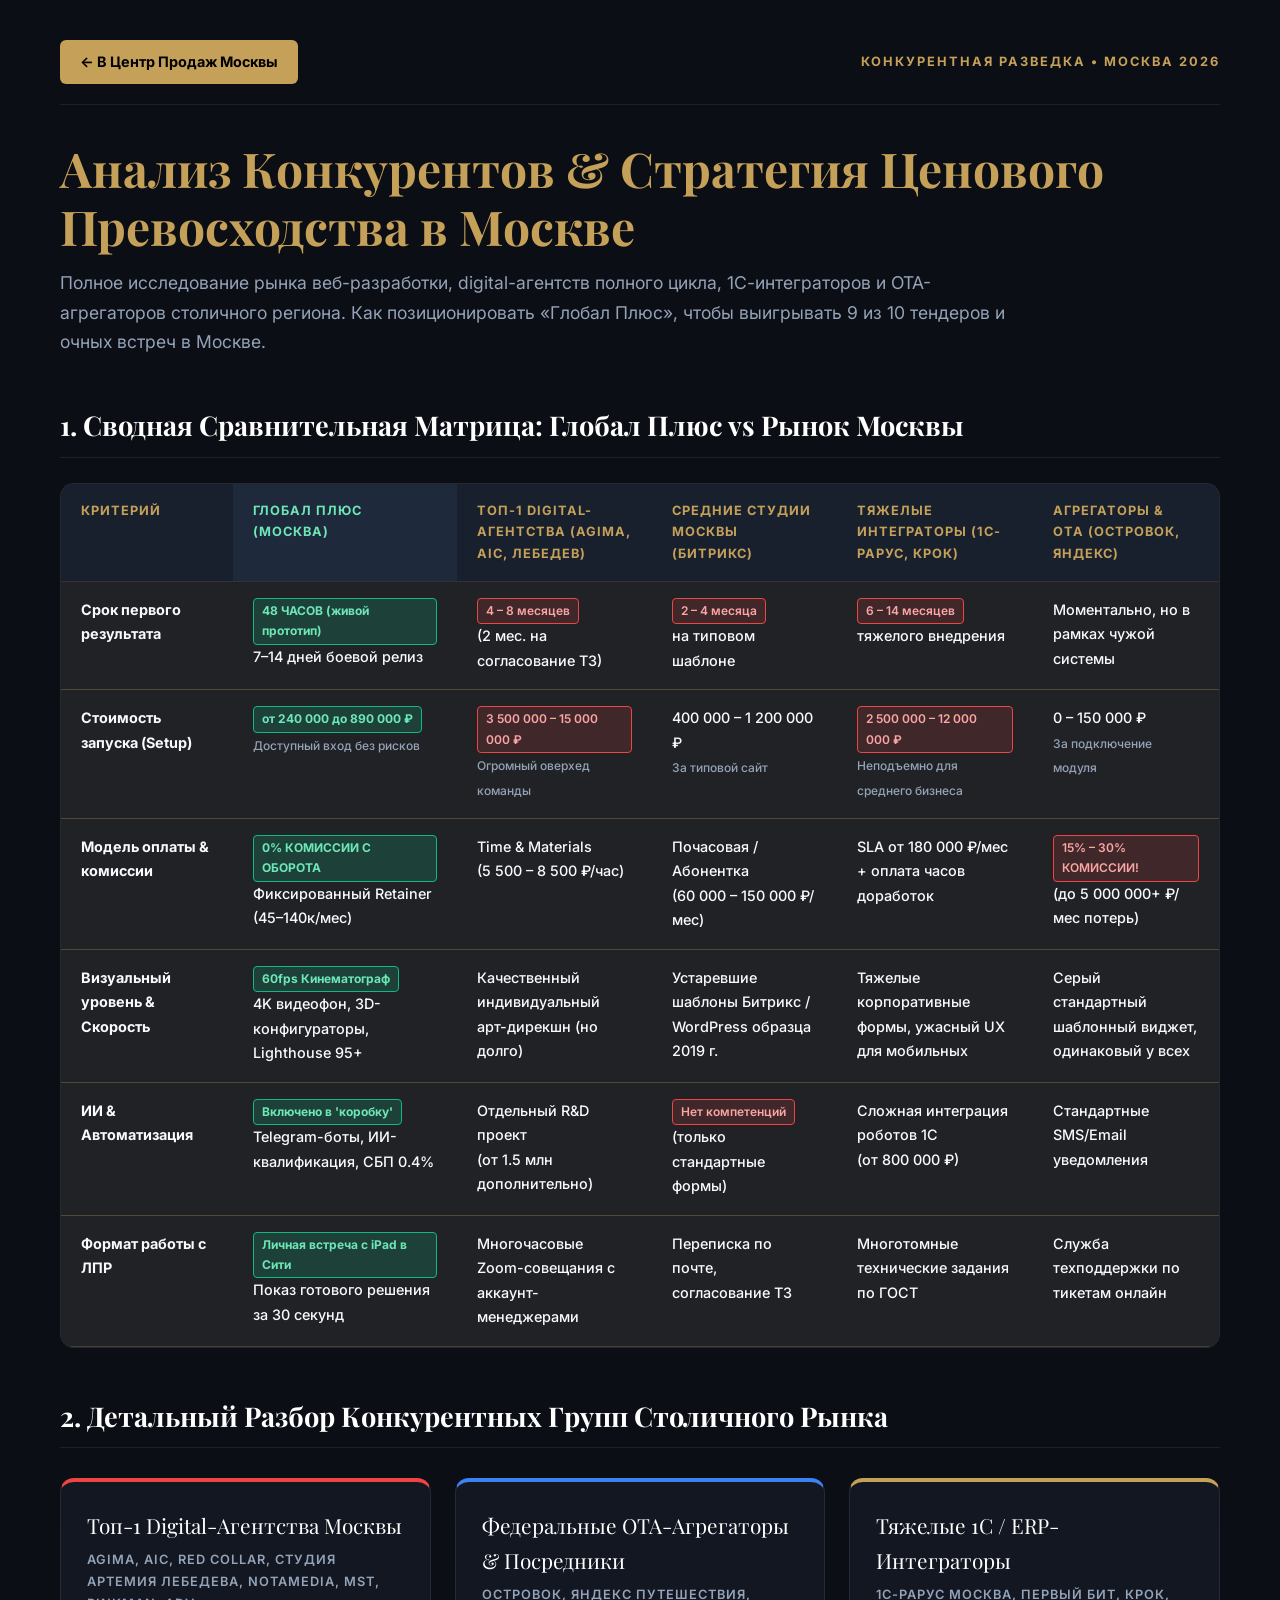
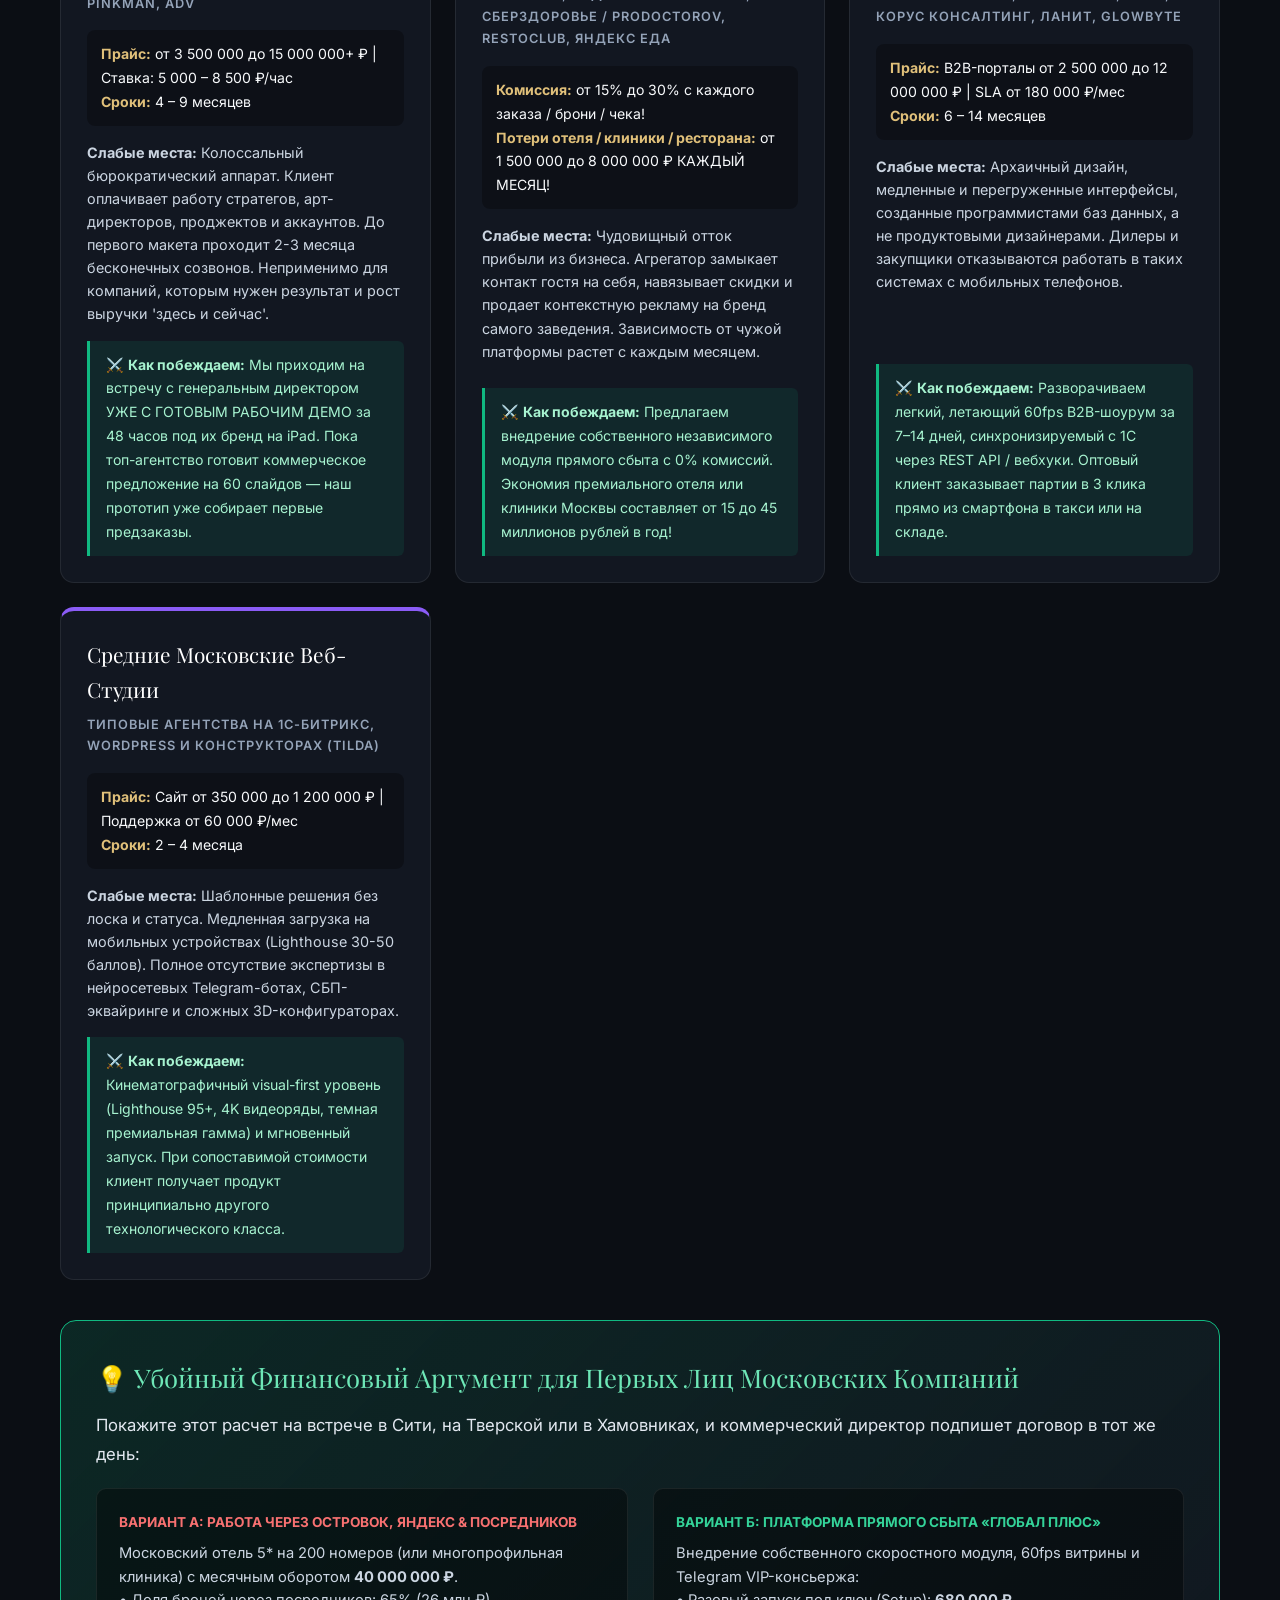
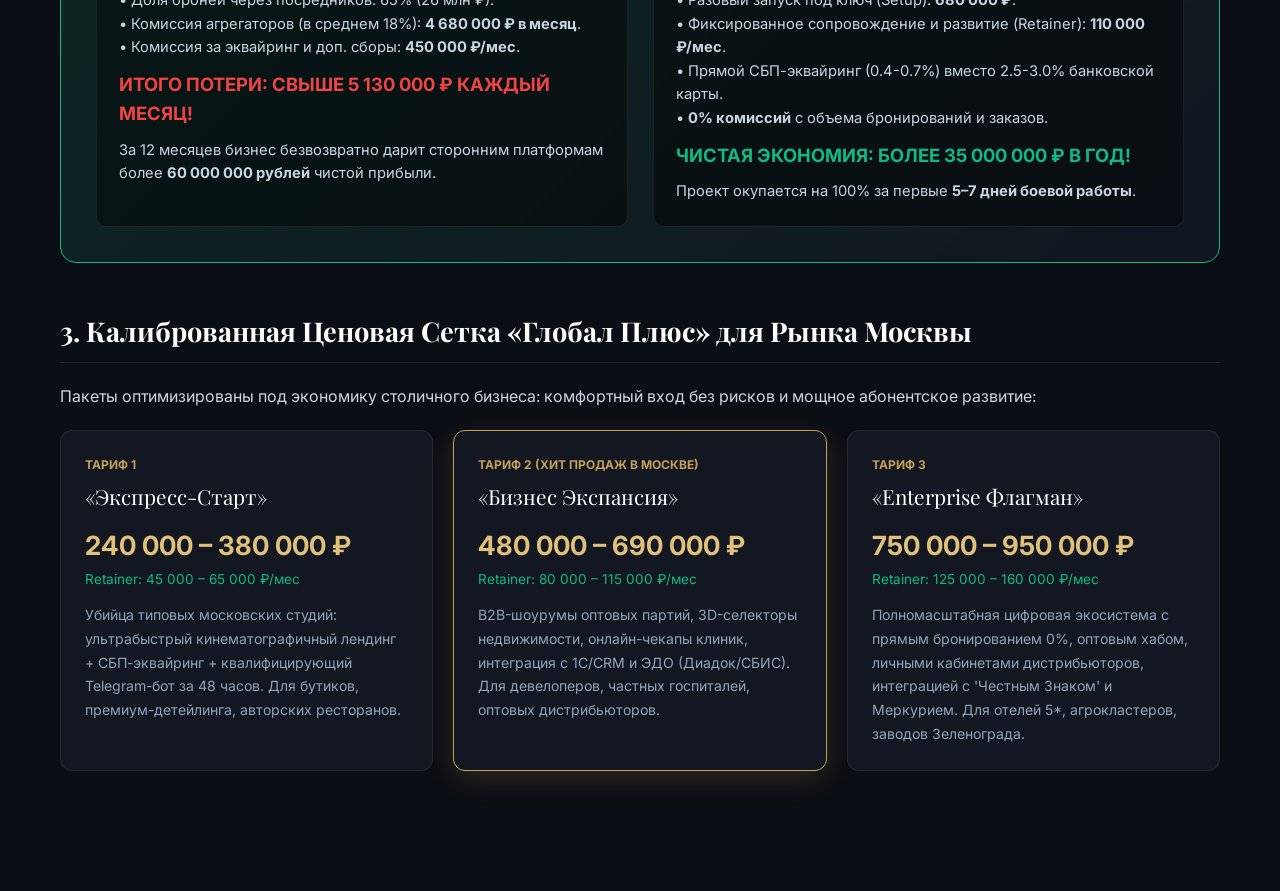
==== Competitors_Analysis.html @ 6b1bb534 "feat: Moscow Sales & Expansion Hub (100 enterprises, competitive analysis, playbooks, iPad deck, 1-p" ====
<!DOCTYPE html>
<html lang="ru">
<head>
<meta charset="UTF-8">
<meta name="viewport" content="width=device-width, initial-scale=1.0">
<title>Анализ Конкурентов & Сравнение Цен в Москве | Глобал Плюс</title>
<link href="https://fonts.googleapis.com/css2?family=Playfair+Display:ital,wght@0,600;0,700;1,400&family=Inter:wght@300;400;500;600;700&display=swap" rel="stylesheet">
<style>
  :root {
    --bg-base: #0B0E14;
    --bg-surface: #121721;
    --bg-card: #18202E;
    --gold: #C5A059;
    --gold-light: #E0C07A;
    --red: #EF4444;
    --green: #10B981;
    --blue: #3B82F6;
    --white: #F8FAFC;
    --text-dim: #94A3B8;
    --border: rgba(197, 160, 89, 0.2);
    --border-card: rgba(255, 255, 255, 0.08);
  }
  * { margin: 0; padding: 0; box-sizing: border-box; }
  body {
    font-family: 'Inter', -apple-system, sans-serif;
    background: var(--bg-base);
    color: var(--white);
    padding: 40px 20px 80px;
    max-width: 1200px;
    margin: 0 auto;
    line-height: 1.7;
  }
  .top-nav {
    display: flex;
    justify-content: space-between;
    align-items: center;
    margin-bottom: 35px;
    padding-bottom: 20px;
    border-bottom: 1px solid var(--border-card);
  }
  .btn-back {
    display: inline-flex;
    align-items: center;
    gap: 8px;
    padding: 10px 20px;
    background: var(--gold);
    color: #000;
    text-decoration: none;
    border-radius: 6px;
    font-weight: 700;
    font-size: 0.9rem;
    transition: all 0.2s;
  }
  .btn-back:hover {
    filter: brightness(1.15);
    transform: translateY(-2px);
  }
  .brand-badge {
    font-size: 0.8rem;
    letter-spacing: 2px;
    text-transform: uppercase;
    color: var(--gold);
    font-weight: 700;
  }
  h1 {
    font-family: 'Playfair Display', serif;
    font-size: clamp(2.2rem, 4vw, 3rem);
    color: var(--gold);
    line-height: 1.2;
    margin-bottom: 12px;
  }
  .subtitle {
    color: var(--text-dim);
    font-size: 1.1rem;
    max-width: 960px;
    margin-bottom: 40px;
  }
  h2 {
    font-family: 'Playfair Display', serif;
    font-size: 1.7rem;
    color: #fff;
    margin-top: 45px;
    margin-bottom: 20px;
    padding-bottom: 8px;
    border-bottom: 1px solid var(--border-card);
  }
  
  /* СРАВНИТЕЛЬНАЯ ТАБЛИЦА */
  .table-wrap {
    overflow-x: auto;
    background: var(--bg-surface);
    border: 1px solid var(--border-card);
    border-radius: 14px;
    margin: 25px 0 40px;
  }
  table {
    width: 100%;
    border-collapse: collapse;
    text-align: left;
    font-size: 0.9rem;
  }
  th, td {
    padding: 16px 20px;
    border-bottom: 1px solid var(--border-card);
    vertical-align: top;
  }
  th {
    background: #18202E;
    color: var(--gold);
    font-weight: 700;
    text-transform: uppercase;
    font-size: 0.8rem;
    letter-spacing: 1px;
  }
  tr.highlight-gp {
    background: rgba(197, 160, 89, 0.08);
  }
  tr.highlight-gp td {
    border-color: rgba(197, 160, 89, 0.3);
    font-weight: 500;
  }
  .tag-win {
    display: inline-block;
    background: rgba(16, 185, 129, 0.2);
    color: #6EE7B7;
    border: 1px solid #10B981;
    padding: 2px 8px;
    border-radius: 4px;
    font-size: 0.75rem;
    font-weight: 700;
  }
  .tag-lose {
    display: inline-block;
    background: rgba(239, 68, 68, 0.15);
    color: #FCA5A5;
    border: 1px solid #EF4444;
    padding: 2px 8px;
    border-radius: 4px;
    font-size: 0.75rem;
    font-weight: 600;
  }

  /* КАРТОЧКИ КАТЕГОРИЙ КОНКУРЕНТОВ */
  .competitor-grid {
    display: grid;
    grid-template-columns: repeat(auto-fit, minmax(340px, 1fr));
    gap: 24px;
    margin: 30px 0;
  }
  .comp-card {
    background: var(--bg-surface);
    border: 1px solid var(--border-card);
    border-radius: 14px;
    padding: 26px;
    position: relative;
    display: flex;
    flex-direction: column;
    justify-content: space-between;
  }
  .comp-card.border-red { border-top: 4px solid var(--red); }
  .comp-card.border-blue { border-top: 4px solid var(--blue); }
  .comp-card.border-gold { border-top: 4px solid var(--gold); }
  .comp-card.border-purple { border-top: 4px solid #8B5CF6; }
  .comp-title {
    font-family: 'Playfair Display', serif;
    font-size: 1.3rem;
    color: #fff;
    margin-bottom: 6px;
  }
  .comp-type {
    font-size: 0.8rem;
    text-transform: uppercase;
    letter-spacing: 1px;
    color: var(--text-dim);
    margin-bottom: 16px;
    font-weight: 600;
  }
  .comp-metric {
    background: rgba(0,0,0,0.3);
    padding: 12px 14px;
    border-radius: 8px;
    margin-bottom: 15px;
    font-size: 0.88rem;
  }
  .comp-metric strong {
    color: var(--gold-light);
  }
  .comp-weakness {
    color: #CBD5E1;
    font-size: 0.9rem;
    line-height: 1.6;
    margin-bottom: 15px;
  }
  .comp-kill {
    background: rgba(16, 185, 129, 0.1);
    border-left: 3px solid var(--green);
    padding: 12px 16px;
    border-radius: 0 6px 6px 0;
    margin-top: auto;
    font-size: 0.88rem;
    color: #A7F3D0;
  }

  /* КАЛЬКУЛЯТОР ВЫГОДЫ */
  .calc-box {
    background: linear-gradient(135deg, rgba(16, 185, 129, 0.15) 0%, rgba(18, 23, 33, 0.9) 100%);
    border: 1px solid #10B981;
    border-radius: 16px;
    padding: 35px;
    margin: 40px 0;
  }
  .calc-title {
    font-family: 'Playfair Display', serif;
    font-size: 1.6rem;
    color: #6EE7B7;
    margin-bottom: 12px;
  }
  .calc-grid {
    display: grid;
    grid-template-columns: 1fr 1fr;
    gap: 25px;
    margin-top: 20px;
  }
  .calc-col {
    background: rgba(0,0,0,0.4);
    padding: 22px;
    border-radius: 10px;
    border: 1px solid var(--border-card);
  }
  @media (max-width: 768px) {
    .calc-grid { grid-template-columns: 1fr; }
  }
</style>
</head>
<body>

<div class="top-nav">
  <a href="index.html" class="btn-back">&larr; В Центр Продаж Москвы</a>
  <span class="brand-badge">КОНКУРЕНТНАЯ РАЗВЕДКА • МОСКВА 2026</span>
</div>

<h1>Анализ Конкурентов & Стратегия Ценового Превосходства в Москве</h1>
<p class="subtitle">Полное исследование рынка веб-разработки, digital-агентств полного цикла, 1С-интеграторов и OTA-агрегаторов столичного региона. Как позиционировать «Глобал Плюс», чтобы выигрывать 9 из 10 тендеров и очных встреч в Москве.</p>

<!-- СРАВНИТЕЛЬНАЯ ТАБЛИЦА -->
<h2>1. Сводная Сравнительная Матрица: Глобал Плюс vs Рынок Москвы</h2>

<div class="table-wrap">
  <table>
    <thead>
      <tr>
        <th style="min-width: 170px;">Критерий</th>
        <th style="min-width: 220px; color:#6EE7B7; background:#1E293B;">ГЛОБАЛ ПЛЮС (МОСКВА)</th>
        <th style="min-width: 190px;">Топ-1 Digital-Агентства (AGIMA, AIC, Лебедев)</th>
        <th style="min-width: 180px;">Средние Студии Москвы (Битрикс)</th>
        <th style="min-width: 190px;">Тяжелые Интеграторы (1С-Рарус, КРОК)</th>
        <th style="min-width: 180px;">Агрегаторы & OTA (Островок, Яндекс)</th>
      </tr>
    </thead>
    <tbody>
      <tr class="highlight-gp">
        <td><strong>Срок первого результата</strong></td>
        <td><span class="tag-win">48 ЧАСОВ (живой прототип)</span><br>7–14 дней боевой релиз</td>
        <td><span class="tag-lose">4 – 8 месяцев</span><br>(2 мес. на согласование ТЗ)</td>
        <td><span class="tag-lose">2 – 4 месяца</span><br>на типовом шаблоне</td>
        <td><span class="tag-lose">6 – 14 месяцев</span><br>тяжелого внедрения</td>
        <td>Моментально, но в рамках чужой системы</td>
      </tr>
      <tr class="highlight-gp">
        <td><strong>Стоимость запуска (Setup)</strong></td>
        <td><span class="tag-win">от 240 000 до 890 000 ₽</span><br><small style="color:var(--text-dim);">Доступный вход без рисков</small></td>
        <td><span class="tag-lose">3 500 000 – 15 000 000 ₽</span><br><small style="color:var(--text-dim);">Огромный оверхед команды</small></td>
        <td>400 000 – 1 200 000 ₽<br><small style="color:var(--text-dim);">За типовой сайт</small></td>
        <td><span class="tag-lose">2 500 000 – 12 000 000 ₽</span><br><small style="color:var(--text-dim);">Неподъемно для среднего бизнеса</small></td>
        <td>0 – 150 000 ₽<br><small style="color:var(--text-dim);">За подключение модуля</small></td>
      </tr>
      <tr class="highlight-gp">
        <td><strong>Модель оплаты & комиссии</strong></td>
        <td><span class="tag-win">0% КОМИССИИ С ОБОРОТА</span><br>Фиксированный Retainer (45–140к/мес)</td>
        <td>Time & Materials<br>(5 500 – 8 500 ₽/час)</td>
        <td>Почасовая / Абонентка<br>(60 000 – 150 000 ₽/мес)</td>
        <td>SLA от 180 000 ₽/мес<br>+ оплата часов доработок</td>
        <td><span class="tag-lose">15% – 30% КОМИССИИ!</span><br>(до 5 000 000+ ₽/мес потерь)</td>
      </tr>
      <tr class="highlight-gp">
        <td><strong>Визуальный уровень & Скорость</strong></td>
        <td><span class="tag-win">60fps Кинематограф</span><br>4K видеофон, 3D-конфигураторы, Lighthouse 95+</td>
        <td>Качественный индивидуальный арт-дирекшн (но долго)</td>
        <td>Устаревшие шаблоны Битрикс / WordPress образца 2019 г.</td>
        <td>Тяжелые корпоративные формы, ужасный UX для мобильных</td>
        <td>Серый стандартный шаблонный виджет, одинаковый у всех</td>
      </tr>
      <tr class="highlight-gp">
        <td><strong>ИИ & Автоматизация</strong></td>
        <td><span class="tag-win">Включено в 'коробку'</span><br>Telegram-боты, ИИ-квалификация, СБП 0.4%</td>
        <td>Отдельный R&D проект<br>(от 1.5 млн дополнительно)</td>
        <td><span class="tag-lose">Нет компетенций</span><br>(только стандартные формы)</td>
        <td>Сложная интеграция роботов 1С<br>(от 800 000 ₽)</td>
        <td>Стандартные SMS/Email уведомления</td>
      </tr>
      <tr class="highlight-gp">
        <td><strong>Формат работы с ЛПР</strong></td>
        <td><span class="tag-win">Личная встреча с iPad в Сити</span><br>Показ готового решения за 30 секунд</td>
        <td>Многочасовые Zoom-совещания с аккаунт-менеджерами</td>
        <td>Переписка по почте, согласование ТЗ</td>
        <td>Многотомные технические задания по ГОСТ</td>
        <td>Служба техподдержки по тикетам онлайн</td>
      </tr>
    </tbody>
  </table>
</div>

<!-- АНАЛИЗ ГРУПП КОНКУРЕНТОВ -->
<h2>2. Детальный Разбор Конкурентных Групп Столичного Рынка</h2>

<div class="competitor-grid">

  <!-- ГРУППА 1 -->
  <div class="comp-card border-red">
    <div>
      <div class="comp-title">Топ-1 Digital-Агентства Москвы</div>
      <div class="comp-type">AGIMA, AIC, Red Collar, Студия Артемия Лебедева, Notamedia, MST, Pinkman, ADV</div>
      
      <div class="comp-metric">
        <strong>Прайс:</strong> от 3 500 000 до 15 000 000+ ₽ | Ставка: 5 000 – 8 500 ₽/час<br>
        <strong>Сроки:</strong> 4 – 9 месяцев
      </div>
      
      <div class="comp-weakness">
        <strong>Слабые места:</strong> Колоссальный бюрократический аппарат. Клиент оплачивает работу стратегов, арт-директоров, проджектов и аккаунтов. До первого макета проходит 2-3 месяца бесконечных созвонов. Неприменимо для компаний, которым нужен результат и рост выручки 'здесь и сейчас'.
      </div>
    </div>

    <div class="comp-kill">
      ⚔️ <strong>Как побеждаем:</strong> Мы приходим на встречу с генеральным директором УЖЕ С ГОТОВЫМ РАБОЧИМ ДЕМО за 48 часов под их бренд на iPad. Пока топ-агентство готовит коммерческое предложение на 60 слайдов — наш прототип уже собирает первые предзаказы.
    </div>
  </div>

  <!-- ГРУППА 2 -->
  <div class="comp-card border-blue">
    <div>
      <div class="comp-title">Федеральные OTA-Агрегаторы & Посредники</div>
      <div class="comp-type">Островок, Яндекс Путешествия, СберЗдоровье / ProDoctorov, Restoclub, Яндекс Еда</div>
      
      <div class="comp-metric">
        <strong>Комиссия:</strong> от 15% до 30% с каждого заказа / брони / чека!<br>
        <strong>Потери отеля / клиники / ресторана:</strong> от 1 500 000 до 8 000 000 ₽ КАЖДЫЙ МЕСЯЦ!
      </div>
      
      <div class="comp-weakness">
        <strong>Слабые места:</strong> Чудовищный отток прибыли из бизнеса. Агрегатор замыкает контакт гостя на себя, навязывает скидки и продает контекстную рекламу на бренд самого заведения. Зависимость от чужой платформы растет с каждым месяцем.
      </div>
    </div>

    <div class="comp-kill">
      ⚔️ <strong>Как побеждаем:</strong> Предлагаем внедрение собственного независимого модуля прямого сбыта с 0% комиссий. Экономия премиального отеля или клиники Москвы составляет от 15 до 45 миллионов рублей в год!
    </div>
  </div>

  <!-- ГРУППА 3 -->
  <div class="comp-card border-gold">
    <div>
      <div class="comp-title">Тяжелые 1С / ERP-Интеграторы</div>
      <div class="comp-type">1С-Рарус Москва, Первый БИТ, КРОК, Корус Консалтинг, Ланит, GlowByte</div>
      
      <div class="comp-metric">
        <strong>Прайс:</strong> B2B-порталы от 2 500 000 до 12 000 000 ₽ | SLA от 180 000 ₽/мес<br>
        <strong>Сроки:</strong> 6 – 14 месяцев
      </div>
      
      <div class="comp-weakness">
        <strong>Слабые места:</strong> Архаичный дизайн, медленные и перегруженные интерфейсы, созданные программистами баз данных, а не продуктовыми дизайнерами. Дилеры и закупщики отказываются работать в таких системах с мобильных телефонов.
      </div>
    </div>

    <div class="comp-kill">
      ⚔️ <strong>Как побеждаем:</strong> Разворачиваем легкий, летающий 60fps B2B-шоурум за 7–14 дней, синхронизируемый с 1С через REST API / вебхуки. Оптовый клиент заказывает партии в 3 клика прямо из смартфона в такси или на складе.
    </div>
  </div>

  <!-- ГРУППА 4 -->
  <div class="comp-card border-purple">
    <div>
      <div class="comp-title">Средние Московские Веб-Студии</div>
      <div class="comp-type">Типовые агентства на 1С-Битрикс, WordPress и конструкторах (Tilda)</div>
      
      <div class="comp-metric">
        <strong>Прайс:</strong> Сайт от 350 000 до 1 200 000 ₽ | Поддержка от 60 000 ₽/мес<br>
        <strong>Сроки:</strong> 2 – 4 месяца
      </div>
      
      <div class="comp-weakness">
        <strong>Слабые места:</strong> Шаблонные решения без лоска и статуса. Медленная загрузка на мобильных устройствах (Lighthouse 30-50 баллов). Полное отсутствие экспертизы в нейросетевых Telegram-ботах, СБП-эквайринге и сложных 3D-конфигураторах.
      </div>
    </div>

    <div class="comp-kill">
      ⚔️ <strong>Как побеждаем:</strong> Кинематографичный visual-first уровень (Lighthouse 95+, 4K видеоряды, темная премиальная гамма) и мгновенный запуск. При сопоставимой стоимости клиент получает продукт принципиально другого технологического класса.
    </div>
  </div>

</div>

<!-- ЖЕЛЕЗНЫЙ РАСЧЕТ ОКУПАЕМОСТИ ДЛЯ МОСКОВСКОГО БИЗНЕСА -->
<div class="calc-box">
  <div class="calc-title">💡 Убойный Финансовый Аргумент для Первых Лиц Московских Компаний</div>
  <p style="color: #E2E8F0; font-size: 1.05rem;">
    Покажите этот расчет на встрече в Сити, на Тверской или в Хамовниках, и коммерческий директор подпишет договор в тот же день:
  </p>

  <div class="calc-grid">
    <div class="calc-col">
      <h4 style="color:#F87171; text-transform:uppercase; font-size:0.85rem; margin-bottom:8px;">Вариант А: Работа через Островок, Яндекс & Посредников</h4>
      <p style="font-size:0.92rem; color:#CBD5E1; line-height:1.6;">
        Московский отель 5* на 200 номеров (или многопрофильная клиника) с месячным оборотом <strong>40 000 000 ₽</strong>.<br>
        • Доля броней через посредников: 65% (26 млн ₽).<br>
        • Комиссия агрегаторов (в среднем 18%): <strong>4 680 000 ₽ в месяц</strong>.<br>
        • Комиссия за эквайринг и доп. сборы: <strong>450 000 ₽/мес</strong>.<br>
        <span style="color:#EF4444; font-size:1.15rem; font-weight:700; display:block; margin: 10px 0;">ИТОГО ПОТЕРИ: СВЫШЕ 5 130 000 ₽ КАЖДЫЙ МЕСЯЦ!</span>
        За 12 месяцев бизнес безвозвратно дарит сторонним платформам более <strong>60 000 000 рублей</strong> чистой прибыли.
      </p>
    </div>

    <div class="calc-col">
      <h4 style="color:#34D399; text-transform:uppercase; font-size:0.85rem; margin-bottom:8px;">Вариант Б: Платформа прямого сбыта «Глобал Плюс»</h4>
      <p style="font-size:0.92rem; color:#CBD5E1; line-height:1.6;">
        Внедрение собственного скоростного модуля, 60fps витрины и Telegram VIP-консьержа:<br>
        • Разовый запуск под ключ (Setup): <strong>680 000 ₽</strong>.<br>
        • Фиксированное сопровождение и развитие (Retainer): <strong>110 000 ₽/мес</strong>.<br>
        • Прямой СБП-эквайринг (0.4-0.7%) вместо 2.5-3.0% банковской карты.<br>
        • <strong>0% комиссий</strong> с объема бронирований и заказов.<br>
        <span style="color:#10B981; font-size:1.15rem; font-weight:700; display:block; margin: 10px 0;">ЧИСТАЯ ЭКОНОМИЯ: БОЛЕЕ 35 000 000 ₽ В ГОД!</span>
        Проект окупается на 100% за первые <strong>5–7 дней боевой работы</strong>.
      </p>
    </div>
  </div>
</div>

<h2>3. Калиброванная Ценовая Сетка «Глобал Плюс» для Рынка Москвы</h2>
<p style="color:#CBD5E1; margin-bottom:20px;">Пакеты оптимизированы под экономику столичного бизнеса: комфортный вход без рисков и мощное абонентское развитие:</p>

<div style="display:grid; grid-template-columns:repeat(auto-fit, minmax(280px, 1fr)); gap:20px; margin-bottom:40px;">
  
  <div style="background:var(--bg-surface); border:1px solid var(--border-card); border-radius:12px; padding:24px;">
    <div style="color:var(--gold); font-size:0.75rem; font-weight:700; text-transform:uppercase;">Тариф 1</div>
    <div style="font-family:'Playfair Display', serif; font-size:1.3rem; color:#fff; margin:4px 0 8px;">«Экспресс-Старт»</div>
    <div style="font-size:1.65rem; font-weight:700; color:var(--gold-light);">240 000 – 380 000 ₽</div>
    <div style="font-size:0.85rem; color:var(--green); margin-bottom:12px;">Retainer: 45 000 – 65 000 ₽/мес</div>
    <p style="font-size:0.88rem; color:var(--text-dim);">Убийца типовых московских студий: ультрабыстрый кинематографичный лендинг + СБП-эквайринг + квалифицирующий Telegram-бот за 48 часов. Для бутиков, премиум-детейлинга, авторских ресторанов.</p>
  </div>

  <div style="background:var(--bg-surface); border:1px solid var(--gold); border-radius:12px; padding:24px; box-shadow:0 8px 28px rgba(197,160,89,0.18);">
    <div style="color:var(--gold); font-size:0.75rem; font-weight:700; text-transform:uppercase;">Тариф 2 (Хит продаж в Москве)</div>
    <div style="font-family:'Playfair Display', serif; font-size:1.3rem; color:#fff; margin:4px 0 8px;">«Бизнес Экспансия»</div>
    <div style="font-size:1.65rem; font-weight:700; color:var(--gold-light);">480 000 – 690 000 ₽</div>
    <div style="font-size:0.85rem; color:var(--green); margin-bottom:12px;">Retainer: 80 000 – 115 000 ₽/мес</div>
    <p style="font-size:0.88rem; color:var(--text-dim);">B2B-шоурумы оптовых партий, 3D-селекторы недвижимости, онлайн-чекапы клиник, интеграция с 1С/CRM и ЭДО (Диадок/СБИС). Для девелоперов, частных госпиталей, оптовых дистрибьюторов.</p>
  </div>

  <div style="background:var(--bg-surface); border:1px solid var(--border-card); border-radius:12px; padding:24px;">
    <div style="color:var(--gold); font-size:0.75rem; font-weight:700; text-transform:uppercase;">Тариф 3</div>
    <div style="font-family:'Playfair Display', serif; font-size:1.3rem; color:#fff; margin:4px 0 8px;">«Enterprise Флагман»</div>
    <div style="font-size:1.65rem; font-weight:700; color:var(--gold-light);">750 000 – 950 000 ₽</div>
    <div style="font-size:0.85rem; color:var(--green); margin-bottom:12px;">Retainer: 125 000 – 160 000 ₽/мес</div>
    <p style="font-size:0.88rem; color:var(--text-dim);">Полномасштабная цифровая экосистема с прямым бронированием 0%, оптовым хабом, личными кабинетами дистрибьюторов, интеграцией с 'Честным Знаком' и Меркурием. Для отелей 5*, агрокластеров, заводов Зеленограда.</p>
  </div>

</div>

</body>
</html>
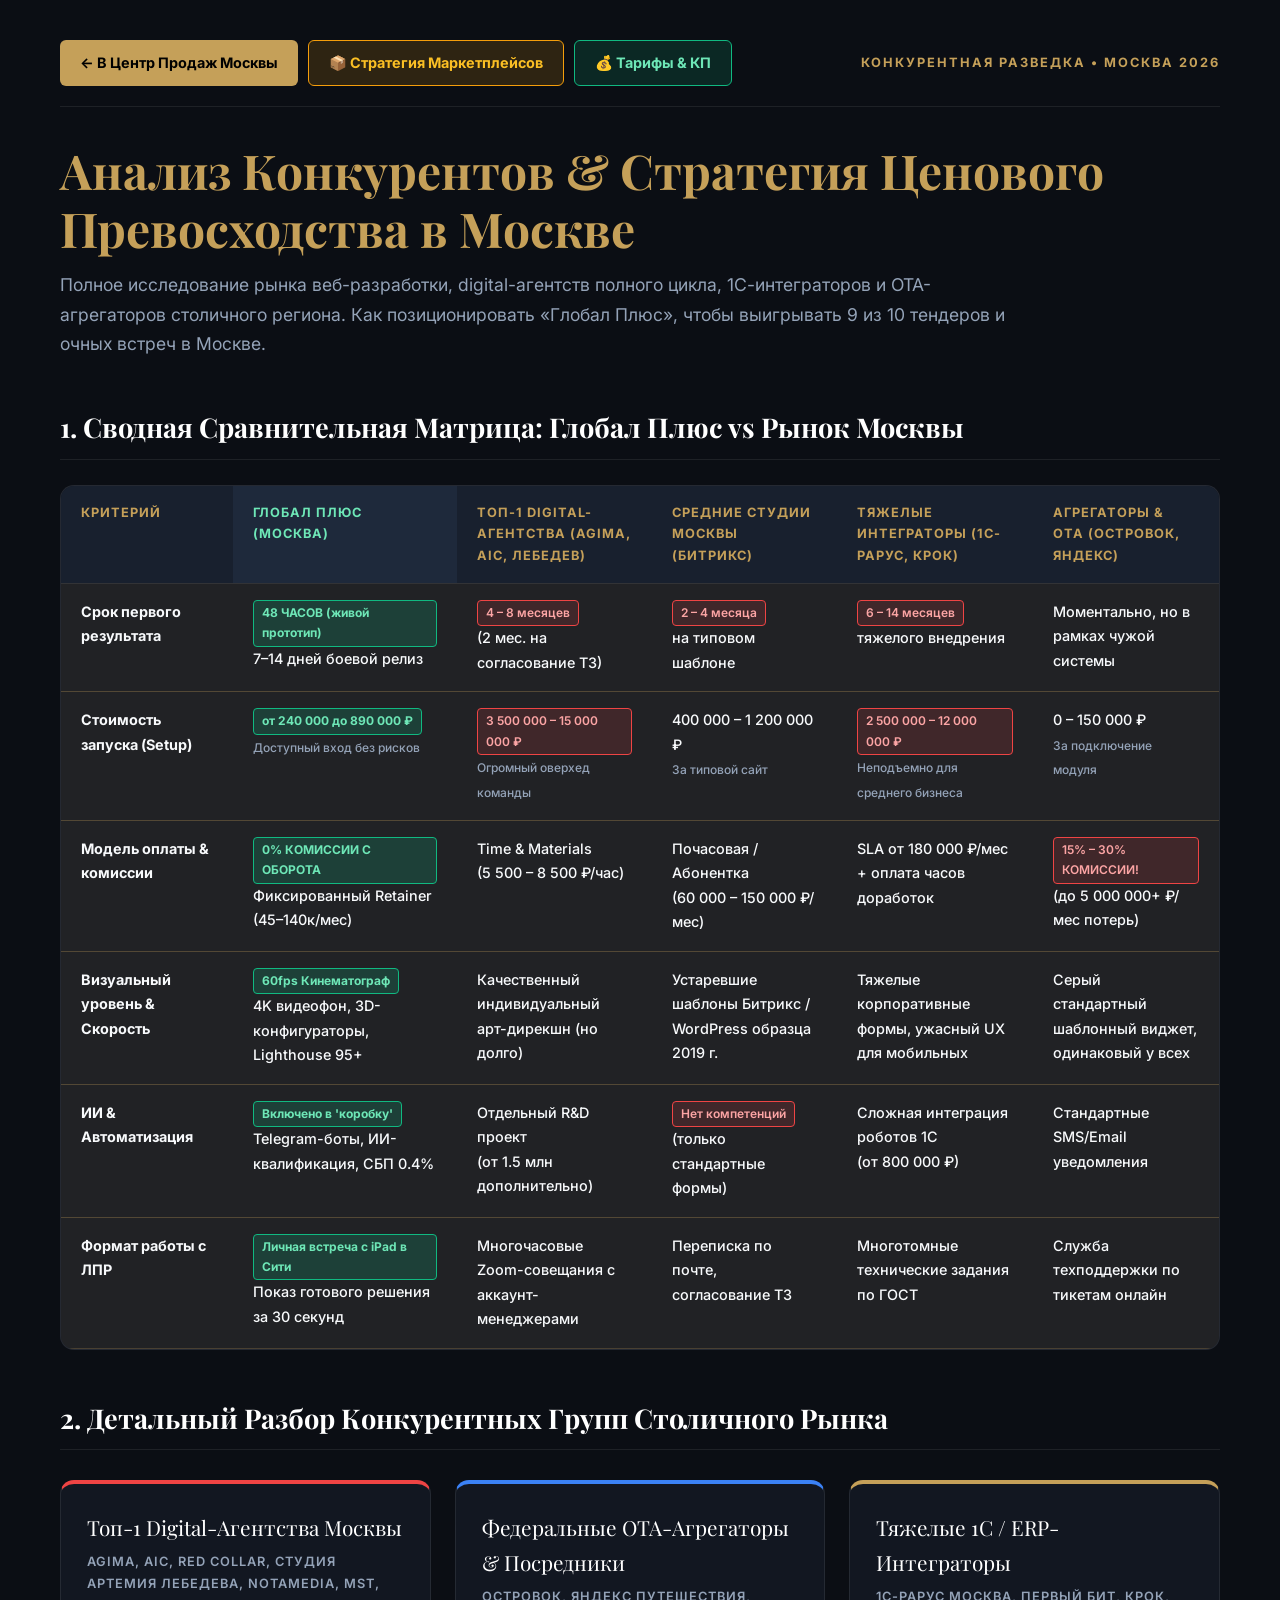
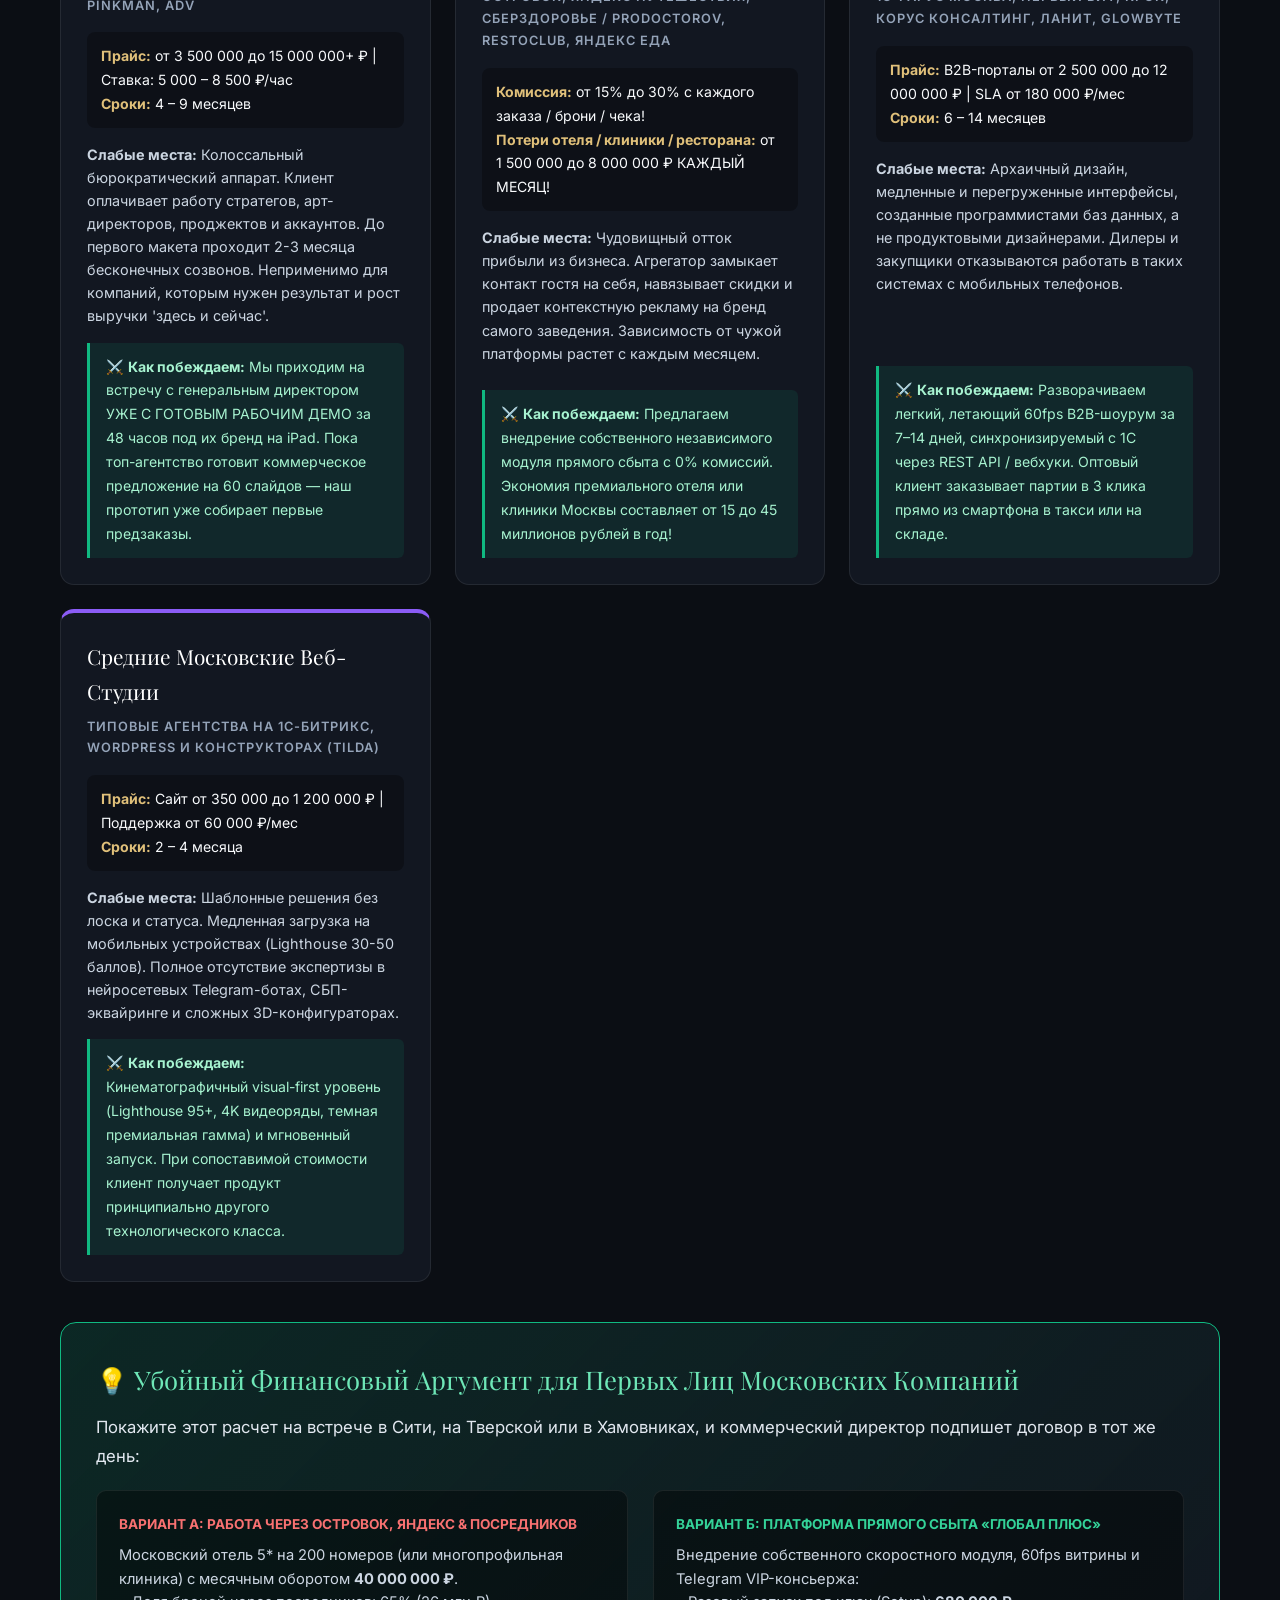
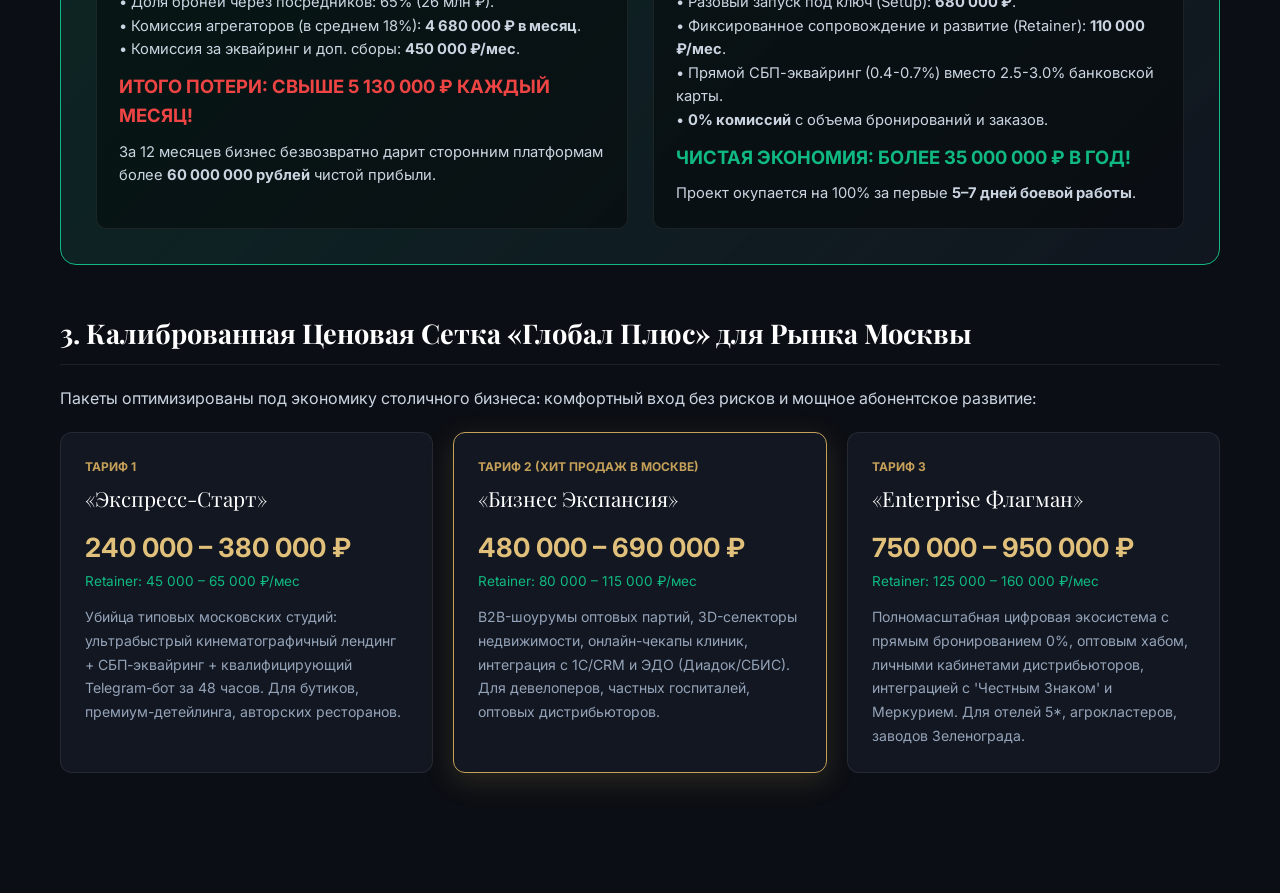
==== commit b9a38d92: "feat: complete marketplace strategy, client pains analysis, D2C anti-commission funnels and partner " ====
--- a/Competitors_Analysis.html
+++ b/Competitors_Analysis.html
@@ -235,7 +235,11 @@
 <body>
 
 <div class="top-nav">
-  <a href="index.html" class="btn-back">&larr; В Центр Продаж Москвы</a>
+  <div style="display:flex; gap:10px; flex-wrap:wrap;">
+    <a href="index.html" class="btn-back">&larr; В Центр Продаж Москвы</a>
+    <a href="Marketplaces_Strategy.html" class="btn-back" style="background:rgba(245,158,11,0.15); border:1px solid #F59E0B; color:#FBBF24;">📦 Стратегия Маркетплейсов</a>
+    <a href="Comprehensive_Pitches.html" class="btn-back" style="background:rgba(16,185,129,0.15); border:1px solid #10B981; color:#6EE7B7;">💰 Тарифы & КП</a>
+  </div>
   <span class="brand-badge">КОНКУРЕНТНАЯ РАЗВЕДКА • МОСКВА 2026</span>
 </div>
 
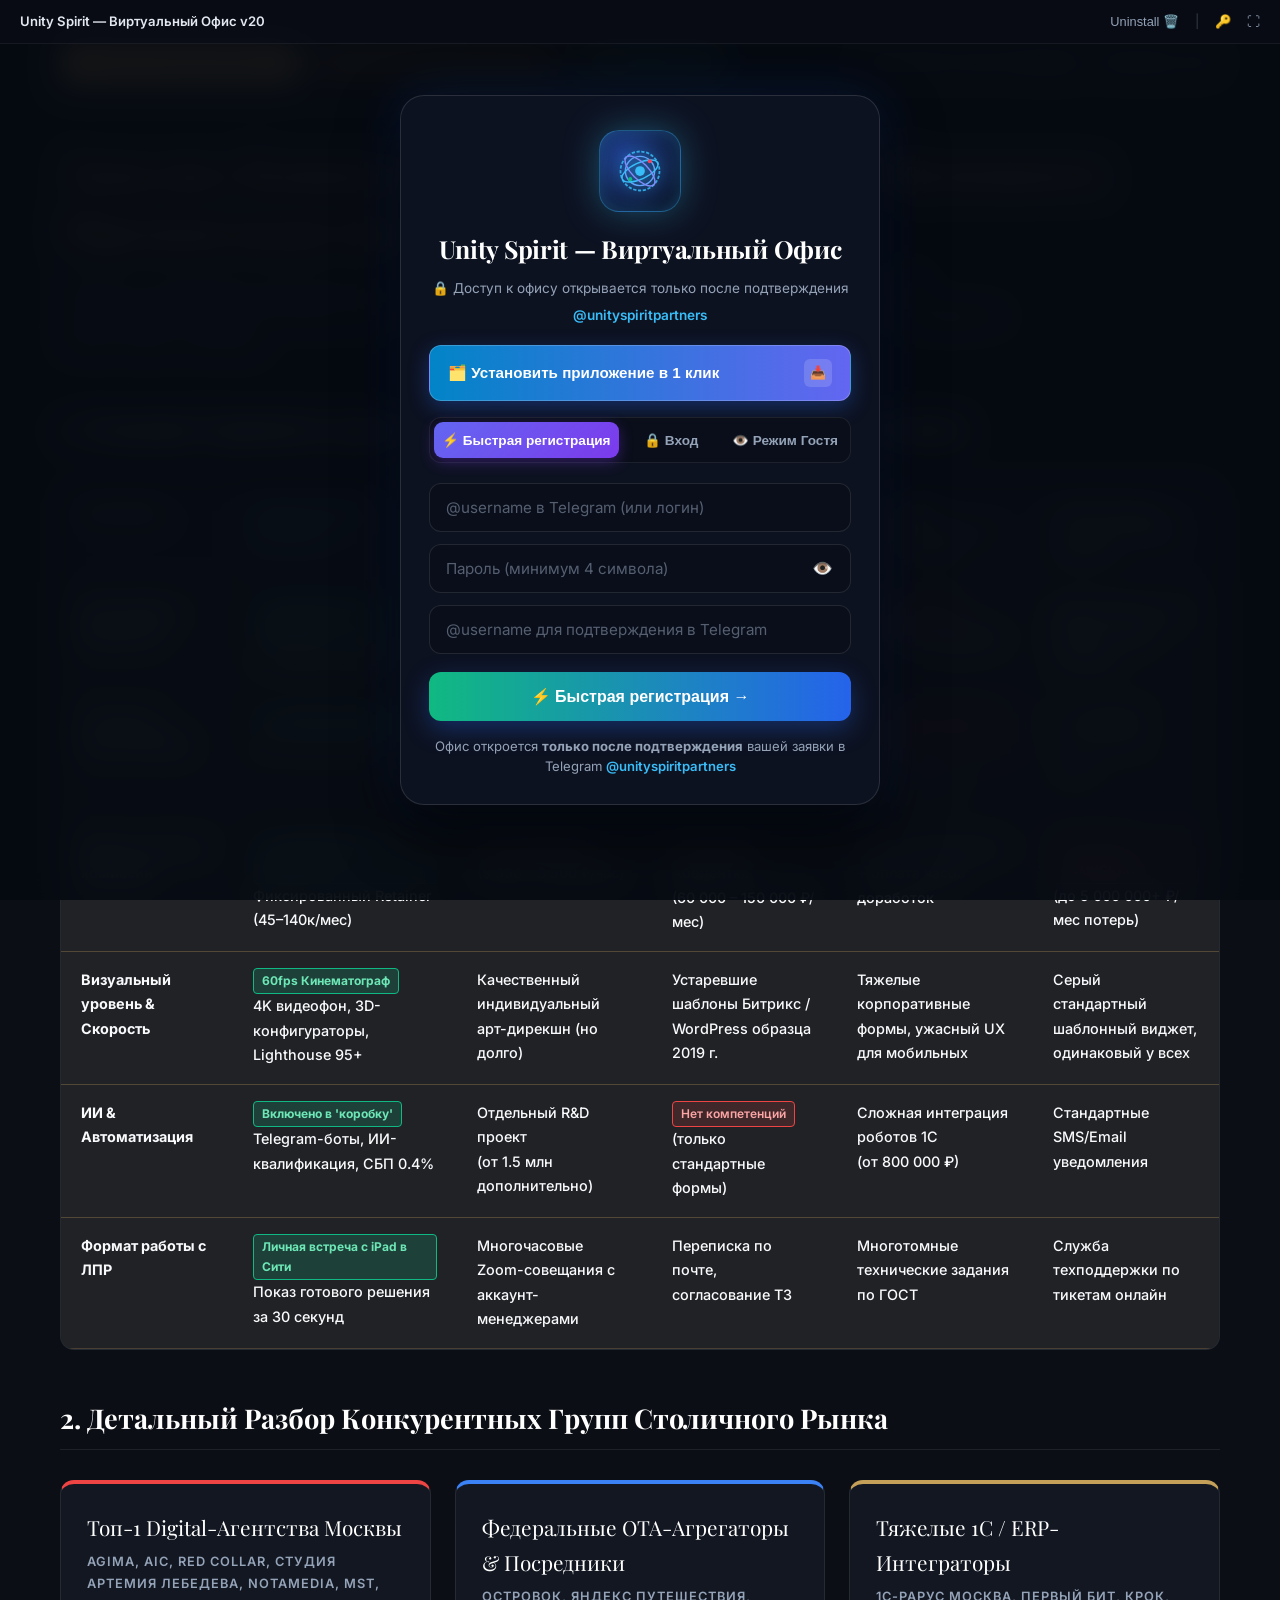
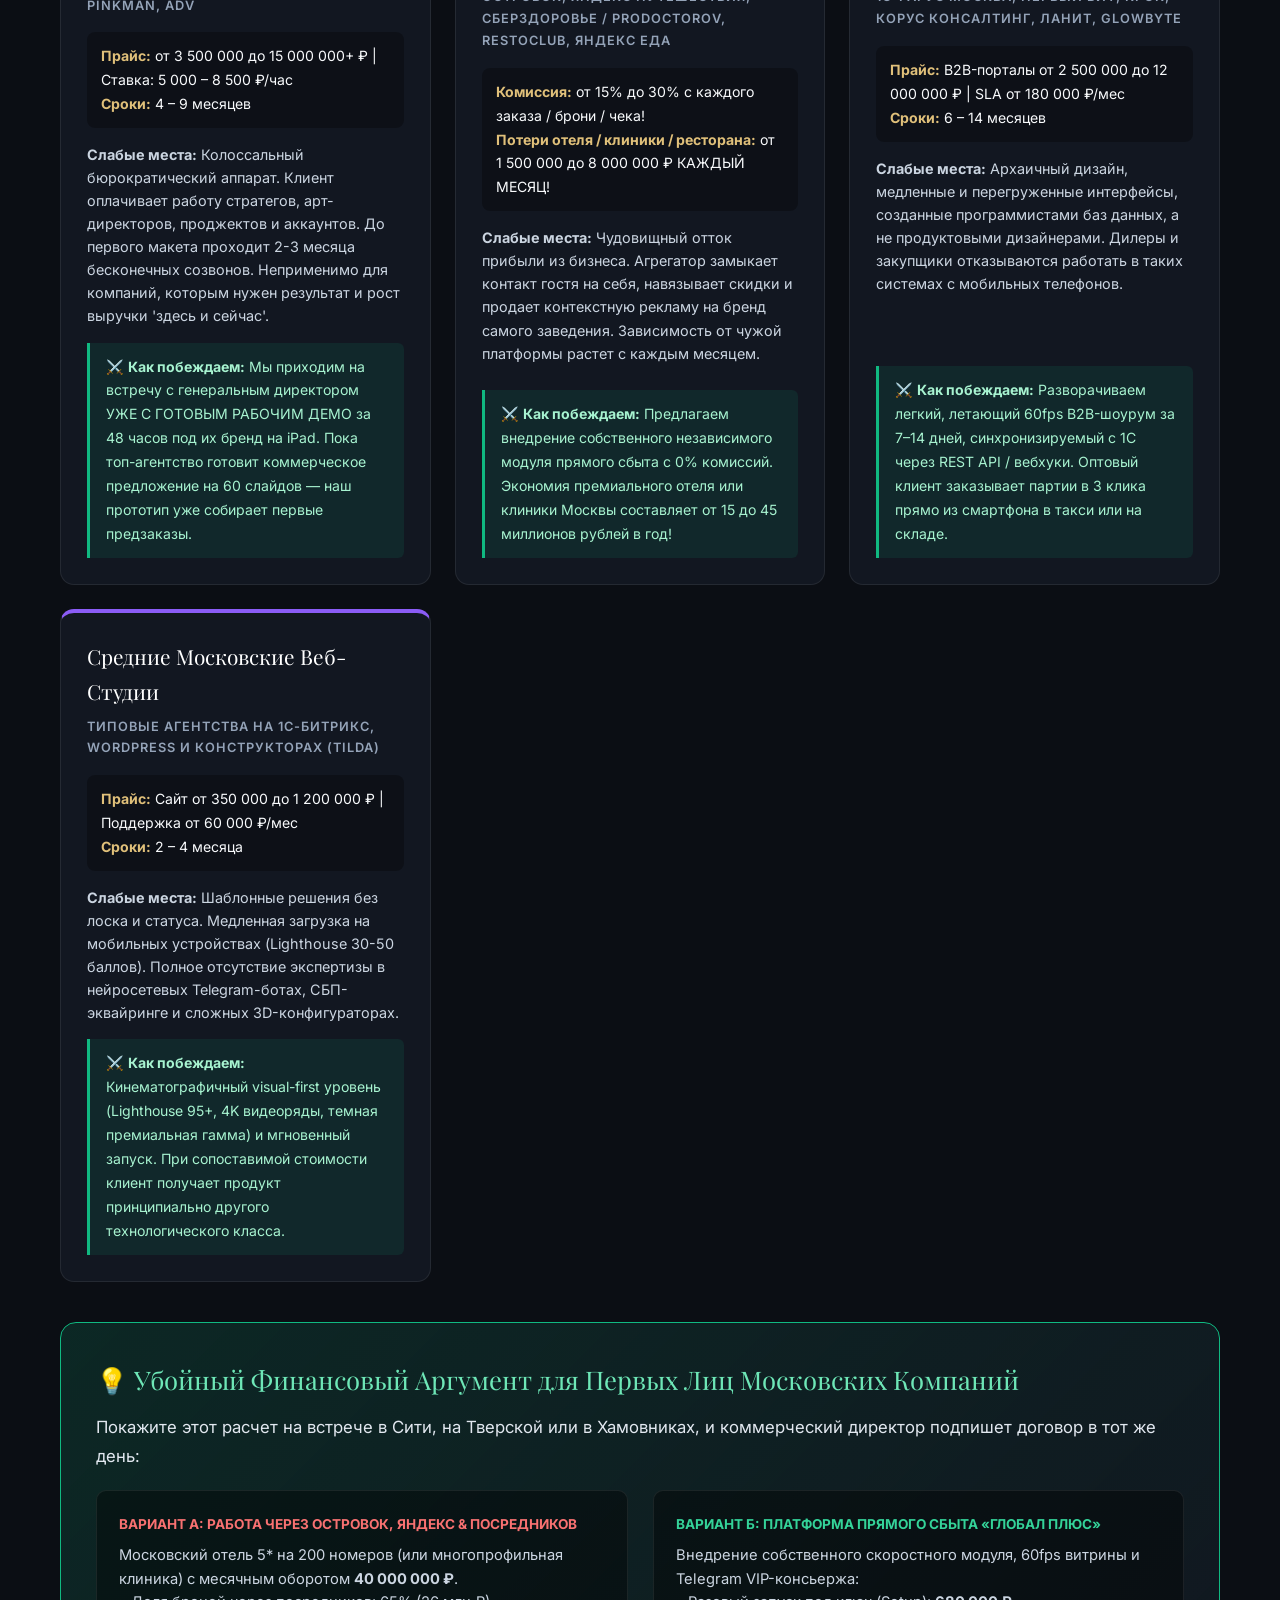
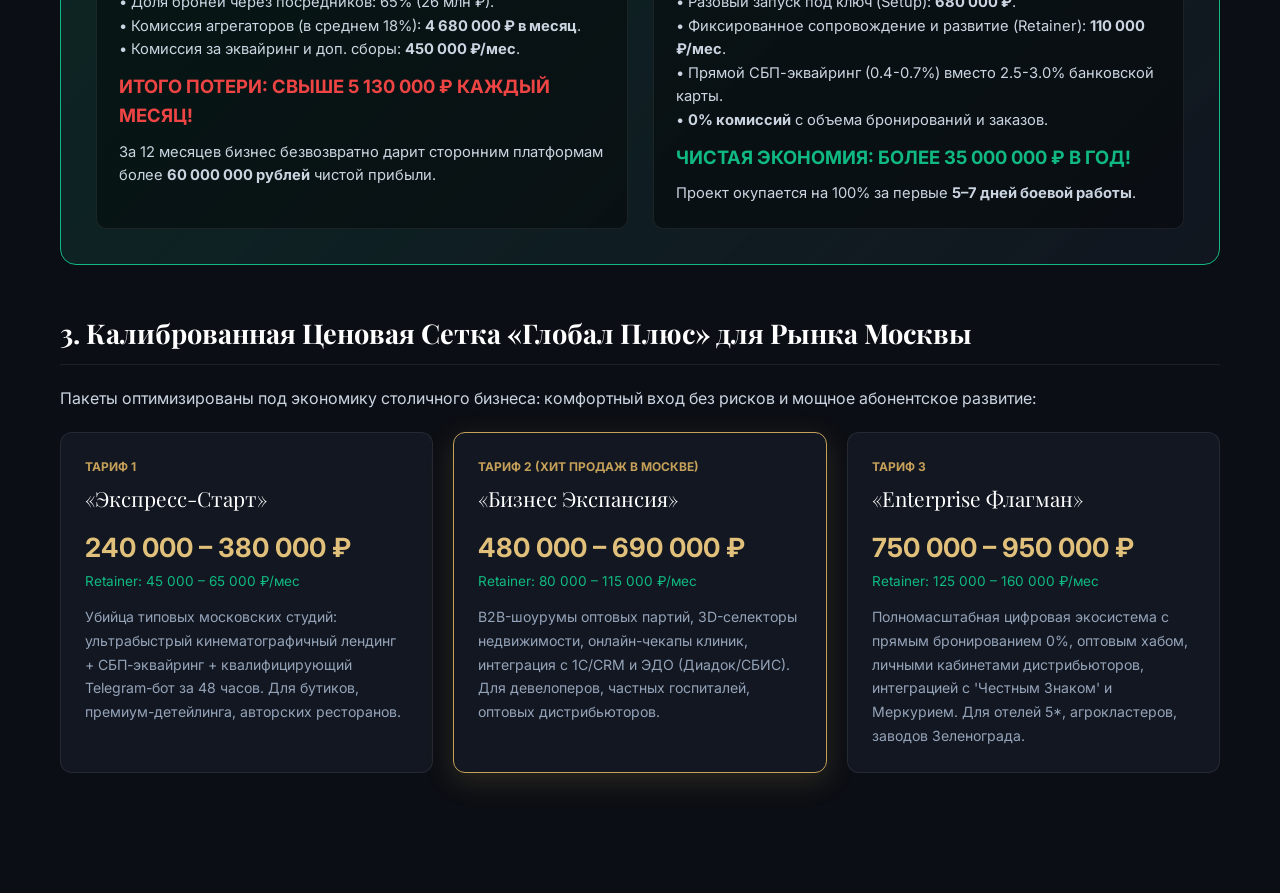
==== commit 5117bbd4: "feat: add Unity Spirit v20 auth system with Registration, Login and Guest Mode (read-only, copy-prot" ====
--- a/Competitors_Analysis.html
+++ b/Competitors_Analysis.html
@@ -5,6 +5,7 @@
 <meta name="viewport" content="width=device-width, initial-scale=1.0">
 <title>Анализ Конкурентов & Сравнение Цен в Москве | Глобал Плюс</title>
 <link href="https://fonts.googleapis.com/css2?family=Playfair+Display:ital,wght@0,600;0,700;1,400&family=Inter:wght@300;400;500;600;700&display=swap" rel="stylesheet">
+<link rel="stylesheet" href="hub-auth.css">
 <style>
   :root {
     --bg-base: #0B0E14;
@@ -471,5 +472,6 @@
 
 </div>
 
+<script src="hub-auth.js"></script>
 </body>
 </html>
--- a/hub-auth.css
+++ b/hub-auth.css
@@ -0,0 +1,622 @@
+/* ==========================================================================
+   HUB AUTH & ACCESS CONTROL SYSTEM (с Режимом Гостя)
+   Global Plus & Unity Spirit — Виртуальный Офис
+   ========================================================================== */
+
+:root {
+  --auth-bg-overlay: rgba(6, 10, 18, 0.92);
+  --auth-card-bg: rgba(14, 20, 34, 0.94);
+  --auth-card-border: rgba(255, 255, 255, 0.12);
+  --auth-cyan: #38BDF8;
+  --auth-blue: #2563EB;
+  --auth-purple: #7C3AED;
+  --auth-purple-light: #A78BFA;
+  --auth-green: #10B981;
+  --auth-gold: #F59E0B;
+  --auth-red: #EF4444;
+  --auth-text: #F8FAFC;
+  --auth-text-dim: #94A3B8;
+}
+
+/* OVERLAY CONTAINER */
+#hub-auth-overlay {
+  position: fixed;
+  inset: 0;
+  z-index: 999999;
+  background: var(--auth-bg-overlay);
+  backdrop-filter: blur(16px);
+  -webkit-backdrop-filter: blur(16px);
+  display: flex;
+  flex-direction: column;
+  justify-content: center;
+  align-items: center;
+  padding: 20px;
+  overflow-y: auto;
+  opacity: 1;
+  transition: opacity 0.3s cubic-bezier(0.16, 1, 0.3, 1), visibility 0.3s;
+}
+
+#hub-auth-overlay.hidden {
+  opacity: 0;
+  visibility: hidden;
+  pointer-events: none;
+}
+
+/* TOP MINI-BAR (как в скриншоте Unity Spirit v20) */
+.hub-auth-topbar {
+  position: absolute;
+  top: 0;
+  left: 0;
+  right: 0;
+  height: 44px;
+  background: rgba(10, 14, 24, 0.7);
+  border-bottom: 1px solid rgba(255, 255, 255, 0.06);
+  display: flex;
+  align-items: center;
+  justify-content: space-between;
+  padding: 0 20px;
+  font-size: 0.82rem;
+  color: var(--auth-text-dim);
+  z-index: 2;
+}
+
+.hub-auth-topbar-left {
+  display: flex;
+  align-items: center;
+  gap: 10px;
+  font-weight: 600;
+  color: #E2E8F0;
+}
+
+.hub-auth-topbar-right {
+  display: flex;
+  align-items: center;
+  gap: 16px;
+}
+
+.hub-auth-topbar-btn {
+  background: none;
+  border: none;
+  color: var(--auth-text-dim);
+  cursor: pointer;
+  display: flex;
+  align-items: center;
+  gap: 5px;
+  font-size: 0.8rem;
+  transition: color 0.2s;
+}
+
+.hub-auth-topbar-btn:hover {
+  color: #fff;
+}
+
+/* AUTH MODAL CARD */
+.hub-auth-card {
+  position: relative;
+  width: 100%;
+  max-width: 480px;
+  background: var(--auth-card-bg);
+  border: 1px solid var(--auth-card-border);
+  border-radius: 24px;
+  padding: 34px 28px 28px;
+  box-shadow: 0 25px 60px rgba(0, 0, 0, 0.75), 0 0 50px rgba(37, 99, 235, 0.18);
+  margin: auto;
+  text-align: center;
+  animation: authCardIn 0.35s cubic-bezier(0.16, 1, 0.3, 1) forwards;
+}
+
+@keyframes authCardIn {
+  from {
+    transform: translateY(20px) scale(0.97);
+    opacity: 0;
+  }
+  to {
+    transform: translateY(0) scale(1);
+    opacity: 1;
+  }
+}
+
+/* 3D GLOBE / NETWORK ICON CONTAINER */
+.hub-auth-icon-wrap {
+  width: 82px;
+  height: 82px;
+  margin: 0 auto 16px;
+  border-radius: 20px;
+  background: radial-gradient(circle at 30% 30%, #1E3A8A 0%, #0B132B 80%);
+  border: 1px solid rgba(56, 189, 248, 0.4);
+  box-shadow: 0 0 35px rgba(56, 189, 248, 0.35), inset 0 0 20px rgba(56, 189, 248, 0.25);
+  display: flex;
+  align-items: center;
+  justify-content: center;
+  position: relative;
+}
+
+.hub-auth-icon-wrap svg {
+  width: 52px;
+  height: 52px;
+  filter: drop-shadow(0 0 10px rgba(56, 189, 248, 0.7));
+}
+
+/* TITLE & SUBTITLE */
+.hub-auth-title {
+  font-family: 'Playfair Display', -apple-system, sans-serif;
+  font-size: 1.55rem;
+  font-weight: 700;
+  color: #FFFFFF;
+  margin-bottom: 8px;
+  letter-spacing: -0.3px;
+}
+
+.hub-auth-sub {
+  font-size: 0.85rem;
+  color: var(--auth-text-dim);
+  line-height: 1.5;
+  margin-bottom: 20px;
+  display: flex;
+  align-items: center;
+  justify-content: center;
+  gap: 6px;
+  flex-wrap: wrap;
+}
+
+.hub-auth-sub a {
+  color: var(--auth-cyan);
+  text-decoration: none;
+  font-weight: 600;
+}
+.hub-auth-sub a:hover {
+  text-decoration: underline;
+}
+
+/* 1-CLICK APP BUTTON (PWA / БЫСТРЫЙ ДОСТУП) */
+.hub-auth-install-btn {
+  width: 100%;
+  display: flex;
+  align-items: center;
+  justify-content: space-between;
+  padding: 13px 18px;
+  background: linear-gradient(90deg, #0284C7 0%, #6366F1 100%);
+  border: 1px solid rgba(255, 255, 255, 0.2);
+  border-radius: 12px;
+  color: #fff;
+  font-size: 0.95rem;
+  font-weight: 700;
+  cursor: pointer;
+  margin-bottom: 16px;
+  box-shadow: 0 6px 20px rgba(37, 99, 235, 0.35);
+  transition: all 0.2s;
+}
+
+.hub-auth-install-btn:hover {
+  filter: brightness(1.1);
+  transform: translateY(-1px);
+}
+
+.hub-auth-install-icon {
+  background: rgba(255, 255, 255, 0.15);
+  width: 28px;
+  height: 28px;
+  border-radius: 6px;
+  display: flex;
+  align-items: center;
+  justify-content: center;
+  font-size: 0.8rem;
+}
+
+/* TABS (Быстрая регистрация | Вход | Режим Гостя) */
+.hub-auth-tabs {
+  display: flex;
+  background: rgba(10, 15, 26, 0.9);
+  border: 1px solid rgba(255, 255, 255, 0.08);
+  border-radius: 12px;
+  padding: 4px;
+  gap: 4px;
+  margin-bottom: 20px;
+}
+
+.hub-auth-tab {
+  flex: 1;
+  padding: 10px 8px;
+  border-radius: 9px;
+  border: none;
+  background: transparent;
+  color: var(--auth-text-dim);
+  font-size: 0.85rem;
+  font-weight: 600;
+  cursor: pointer;
+  transition: all 0.2s;
+  display: flex;
+  align-items: center;
+  justify-content: center;
+  gap: 5px;
+  white-space: nowrap;
+}
+
+.hub-auth-tab:hover {
+  color: #fff;
+  background: rgba(255, 255, 255, 0.05);
+}
+
+.hub-auth-tab.active {
+  background: linear-gradient(135deg, #6366F1 0%, #7C3AED 100%);
+  color: #fff;
+  box-shadow: 0 4px 14px rgba(124, 58, 237, 0.35);
+}
+
+.hub-auth-tab.tab-guest.active {
+  background: linear-gradient(135deg, #D97706 0%, #B45309 100%);
+  box-shadow: 0 4px 14px rgba(217, 119, 6, 0.35);
+}
+
+/* ALERT / ERROR BOX (КАК В СКРИНШОТЕ) */
+.hub-auth-alert {
+  display: none;
+  background: rgba(220, 38, 38, 0.12);
+  border: 1px solid rgba(239, 68, 68, 0.35);
+  border-radius: 10px;
+  padding: 12px 14px;
+  font-size: 0.85rem;
+  color: #FCA5A5;
+  text-align: left;
+  line-height: 1.45;
+  margin-bottom: 16px;
+  animation: authAlertIn 0.2s ease-out forwards;
+}
+
+@keyframes authAlertIn {
+  from { opacity: 0; transform: translateY(-6px); }
+  to { opacity: 1; transform: translateY(0); }
+}
+
+.hub-auth-alert.show {
+  display: block;
+}
+
+.hub-auth-alert.success {
+  background: rgba(16, 185, 129, 0.15);
+  border-color: rgba(16, 185, 129, 0.4);
+  color: #6EE7B7;
+}
+
+.hub-auth-alert.info {
+  background: rgba(56, 189, 248, 0.15);
+  border-color: rgba(56, 189, 248, 0.4);
+  color: #BAE6FD;
+}
+
+/* FORM FIELDS */
+.hub-auth-fields {
+  display: flex;
+  flex-direction: column;
+  gap: 12px;
+  margin-bottom: 18px;
+}
+
+.hub-auth-field {
+  position: relative;
+  text-align: left;
+}
+
+.hub-auth-input {
+  width: 100%;
+  padding: 14px 16px;
+  background: rgba(10, 15, 26, 0.85);
+  border: 1px solid rgba(255, 255, 255, 0.1);
+  border-radius: 12px;
+  color: #FFFFFF;
+  font-size: 0.95rem;
+  font-family: inherit;
+  transition: all 0.2s;
+  box-sizing: border-box;
+}
+
+.hub-auth-input:focus {
+  outline: none;
+  border-color: var(--auth-cyan);
+  background: rgba(10, 15, 26, 0.95);
+  box-shadow: 0 0 16px rgba(56, 189, 248, 0.25);
+}
+
+.hub-auth-input::placeholder {
+  color: rgba(148, 163, 184, 0.55);
+}
+
+.hub-auth-eye-btn {
+  position: absolute;
+  right: 14px;
+  top: 50%;
+  transform: translateY(-50%);
+  background: none;
+  border: none;
+  color: var(--auth-text-dim);
+  cursor: pointer;
+  padding: 4px;
+  font-size: 1.05rem;
+}
+
+.hub-auth-eye-btn:hover {
+  color: #fff;
+}
+
+/* GUEST INTRO CARD IN GUEST TAB */
+.hub-auth-guest-box {
+  background: rgba(245, 158, 11, 0.08);
+  border: 1px solid rgba(245, 158, 11, 0.3);
+  border-radius: 12px;
+  padding: 18px;
+  text-align: left;
+  font-size: 0.88rem;
+  line-height: 1.55;
+  color: #FDE68A;
+  margin-bottom: 18px;
+}
+
+.hub-auth-guest-box strong {
+  color: #F59E0B;
+  display: block;
+  margin-bottom: 6px;
+  font-size: 0.95rem;
+}
+
+.hub-auth-guest-rules {
+  list-style: none;
+  padding: 0;
+  margin: 10px 0 0;
+}
+
+.hub-auth-guest-rules li {
+  display: flex;
+  align-items: flex-start;
+  gap: 8px;
+  margin-bottom: 6px;
+  color: #CBD5E1;
+  font-size: 0.82rem;
+}
+
+/* MAIN SUBMIT BUTTONS */
+.hub-auth-submit-btn {
+  width: 100%;
+  padding: 15px 20px;
+  border-radius: 12px;
+  border: none;
+  color: #fff;
+  font-weight: 700;
+  font-size: 1rem;
+  cursor: pointer;
+  display: flex;
+  align-items: center;
+  justify-content: center;
+  gap: 8px;
+  transition: all 0.2s cubic-bezier(0.16, 1, 0.3, 1);
+  box-shadow: 0 8px 24px rgba(37, 99, 235, 0.35);
+  margin-bottom: 16px;
+}
+
+.hub-auth-submit-btn.btn-register {
+  background: linear-gradient(90deg, #10B981 0%, #2563EB 100%);
+}
+
+.hub-auth-submit-btn.btn-login {
+  background: linear-gradient(90deg, #2563EB 0%, #7C3AED 100%);
+}
+
+.hub-auth-submit-btn.btn-guest {
+  background: linear-gradient(90deg, #D97706 0%, #B45309 100%);
+  box-shadow: 0 8px 24px rgba(217, 119, 6, 0.35);
+  color: #FFFBEB;
+}
+
+.hub-auth-submit-btn:hover {
+  filter: brightness(1.12);
+  transform: translateY(-2px);
+  box-shadow: 0 12px 30px rgba(37, 99, 235, 0.5);
+}
+
+.hub-auth-submit-btn:active {
+  transform: translateY(0);
+}
+
+/* FOOTER CONFIRMATION TEXT */
+.hub-auth-footer {
+  font-size: 0.82rem;
+  color: var(--auth-text-dim);
+  line-height: 1.5;
+}
+
+.hub-auth-footer a {
+  color: var(--auth-cyan);
+  text-decoration: none;
+  font-weight: 600;
+}
+
+.hub-auth-footer a:hover {
+  text-decoration: underline;
+}
+
+/* ==========================================================================
+   PERSISTENT BADGES (ДЛЯ РЕЖИМА ГОСТЯ И ПАРТНЕРА)
+   ========================================================================== */
+
+/* РЕЖИМ ГОСТЯ: ПЛАВАЮЩИЙ БАННЕР ВВЕРХУ */
+#hub-guest-banner {
+  position: fixed;
+  top: 14px;
+  right: 18px;
+  z-index: 99998;
+  background: rgba(24, 18, 12, 0.94);
+  border: 1px solid rgba(245, 158, 11, 0.5);
+  box-shadow: 0 10px 30px rgba(0, 0, 0, 0.6), 0 0 20px rgba(245, 158, 11, 0.25);
+  backdrop-filter: blur(12px);
+  padding: 8px 14px;
+  border-radius: 30px;
+  display: flex;
+  align-items: center;
+  gap: 12px;
+  font-size: 0.8rem;
+  color: #FDE68A;
+  animation: guestBannerIn 0.4s ease-out;
+}
+
+@keyframes guestBannerIn {
+  from { transform: translateY(-20px); opacity: 0; }
+  to { transform: translateY(0); opacity: 1; }
+}
+
+.guest-pulse-dot {
+  width: 9px;
+  height: 9px;
+  border-radius: 50%;
+  background: #F59E0B;
+  box-shadow: 0 0 10px #F59E0B;
+  animation: guestPulse 1.8s infinite;
+}
+
+@keyframes guestPulse {
+  0%, 100% { opacity: 1; transform: scale(1); }
+  50% { opacity: 0.4; transform: scale(0.85); }
+}
+
+.guest-upgrade-btn {
+  background: linear-gradient(90deg, #10B981, #2563EB);
+  border: none;
+  color: #fff;
+  padding: 5px 12px;
+  border-radius: 16px;
+  font-size: 0.75rem;
+  font-weight: 700;
+  cursor: pointer;
+  transition: all 0.2s;
+  white-space: nowrap;
+}
+
+.guest-upgrade-btn:hover {
+  filter: brightness(1.15);
+  transform: scale(1.04);
+}
+
+/* ПОЛНЫЙ ПАРТНЕРСКИЙ ДОСТУП: БАННЕР ВВЕРХУ */
+#hub-partner-banner {
+  position: fixed;
+  top: 14px;
+  right: 18px;
+  z-index: 99998;
+  background: rgba(14, 20, 34, 0.94);
+  border: 1px solid rgba(16, 185, 129, 0.5);
+  box-shadow: 0 10px 30px rgba(0, 0, 0, 0.6), 0 0 20px rgba(16, 185, 129, 0.2);
+  backdrop-filter: blur(12px);
+  padding: 7px 14px;
+  border-radius: 30px;
+  display: flex;
+  align-items: center;
+  gap: 10px;
+  font-size: 0.8rem;
+  color: #6EE7B7;
+}
+
+.partner-logout-btn {
+  background: rgba(255, 255, 255, 0.08);
+  border: 1px solid rgba(255, 255, 255, 0.15);
+  color: #CBD5E1;
+  padding: 4px 10px;
+  border-radius: 14px;
+  font-size: 0.72rem;
+  cursor: pointer;
+  transition: all 0.2s;
+}
+
+.partner-logout-btn:hover {
+  background: rgba(239, 68, 68, 0.2);
+  border-color: #EF4444;
+  color: #FCA5A5;
+}
+
+/* ==========================================================================
+   ЗАЩИТА ОТ КОПИРОВАНИЯ И ПРАВОК В РЕЖИМЕ ГОСТЯ
+   ========================================================================== */
+body.auth-guest-mode,
+body.auth-guest-mode * {
+  -webkit-user-select: none !important;
+  -moz-user-select: none !important;
+  -ms-user-select: none !important;
+  user-select: none !important;
+}
+
+/* Разрешаем кликать по ссылкам и кнопкам для навигации */
+body.auth-guest-mode a,
+body.auth-guest-mode button,
+body.auth-guest-mode select {
+  -webkit-user-select: auto;
+  user-select: auto;
+}
+
+/* Запрет перетаскивания картинок и элементов */
+body.auth-guest-mode img {
+  pointer-events: none;
+  -webkit-user-drag: none;
+  user-drag: none;
+}
+
+/* TOAST УВЕДОМЛЕНИЙ ПРИ ПОПЫТКЕ КОПИРОВАНИЯ */
+#hub-auth-toast {
+  position: fixed;
+  bottom: 30px;
+  left: 50%;
+  transform: translateX(-50%) translateY(20px);
+  z-index: 1000000;
+  background: rgba(18, 12, 8, 0.95);
+  border: 1px solid #F59E0B;
+  color: #FEF3C7;
+  padding: 12px 22px;
+  border-radius: 25px;
+  font-size: 0.88rem;
+  font-weight: 600;
+  box-shadow: 0 10px 30px rgba(0,0,0,0.8), 0 0 20px rgba(245, 158, 11, 0.3);
+  backdrop-filter: blur(10px);
+  pointer-events: none;
+  opacity: 0;
+  transition: all 0.25s cubic-bezier(0.16, 1, 0.3, 1);
+  display: flex;
+  align-items: center;
+  gap: 8px;
+}
+
+#hub-auth-toast.show {
+  transform: translateX(-50%) translateY(0);
+  opacity: 1;
+}
+
+/* ВОДЯНОЙ ЗНАК В РЕЖИМЕ ГОСТЯ (ДЕЛИКАТНЫЙ ФОНОВЫЙ) */
+body.auth-guest-mode::after {
+  content: "РЕЖИМ ГОСТЯ • ТОЛЬКО ДЛЯ ПРОСМОТРА • БЕЗ ПРАВА КОПИРОВАНИЯ";
+  position: fixed;
+  bottom: 12px;
+  left: 50%;
+  transform: translateX(-50%);
+  font-size: 10px;
+  letter-spacing: 2.5px;
+  text-transform: uppercase;
+  color: rgba(245, 158, 11, 0.45);
+  pointer-events: none;
+  z-index: 99997;
+  font-weight: 700;
+}
+
+/* АДАПТИВНОСТЬ ПОД МОБИЛЬНЫЕ */
+@media (max-width: 600px) {
+  .hub-auth-card {
+    padding: 24px 18px 20px;
+    border-radius: 18px;
+  }
+  .hub-auth-tab {
+    font-size: 0.78rem;
+    padding: 8px 4px;
+  }
+  #hub-guest-banner,
+  #hub-partner-banner {
+    top: 8px;
+    right: 8px;
+    left: 8px;
+    justify-content: space-between;
+    border-radius: 14px;
+  }
+}
